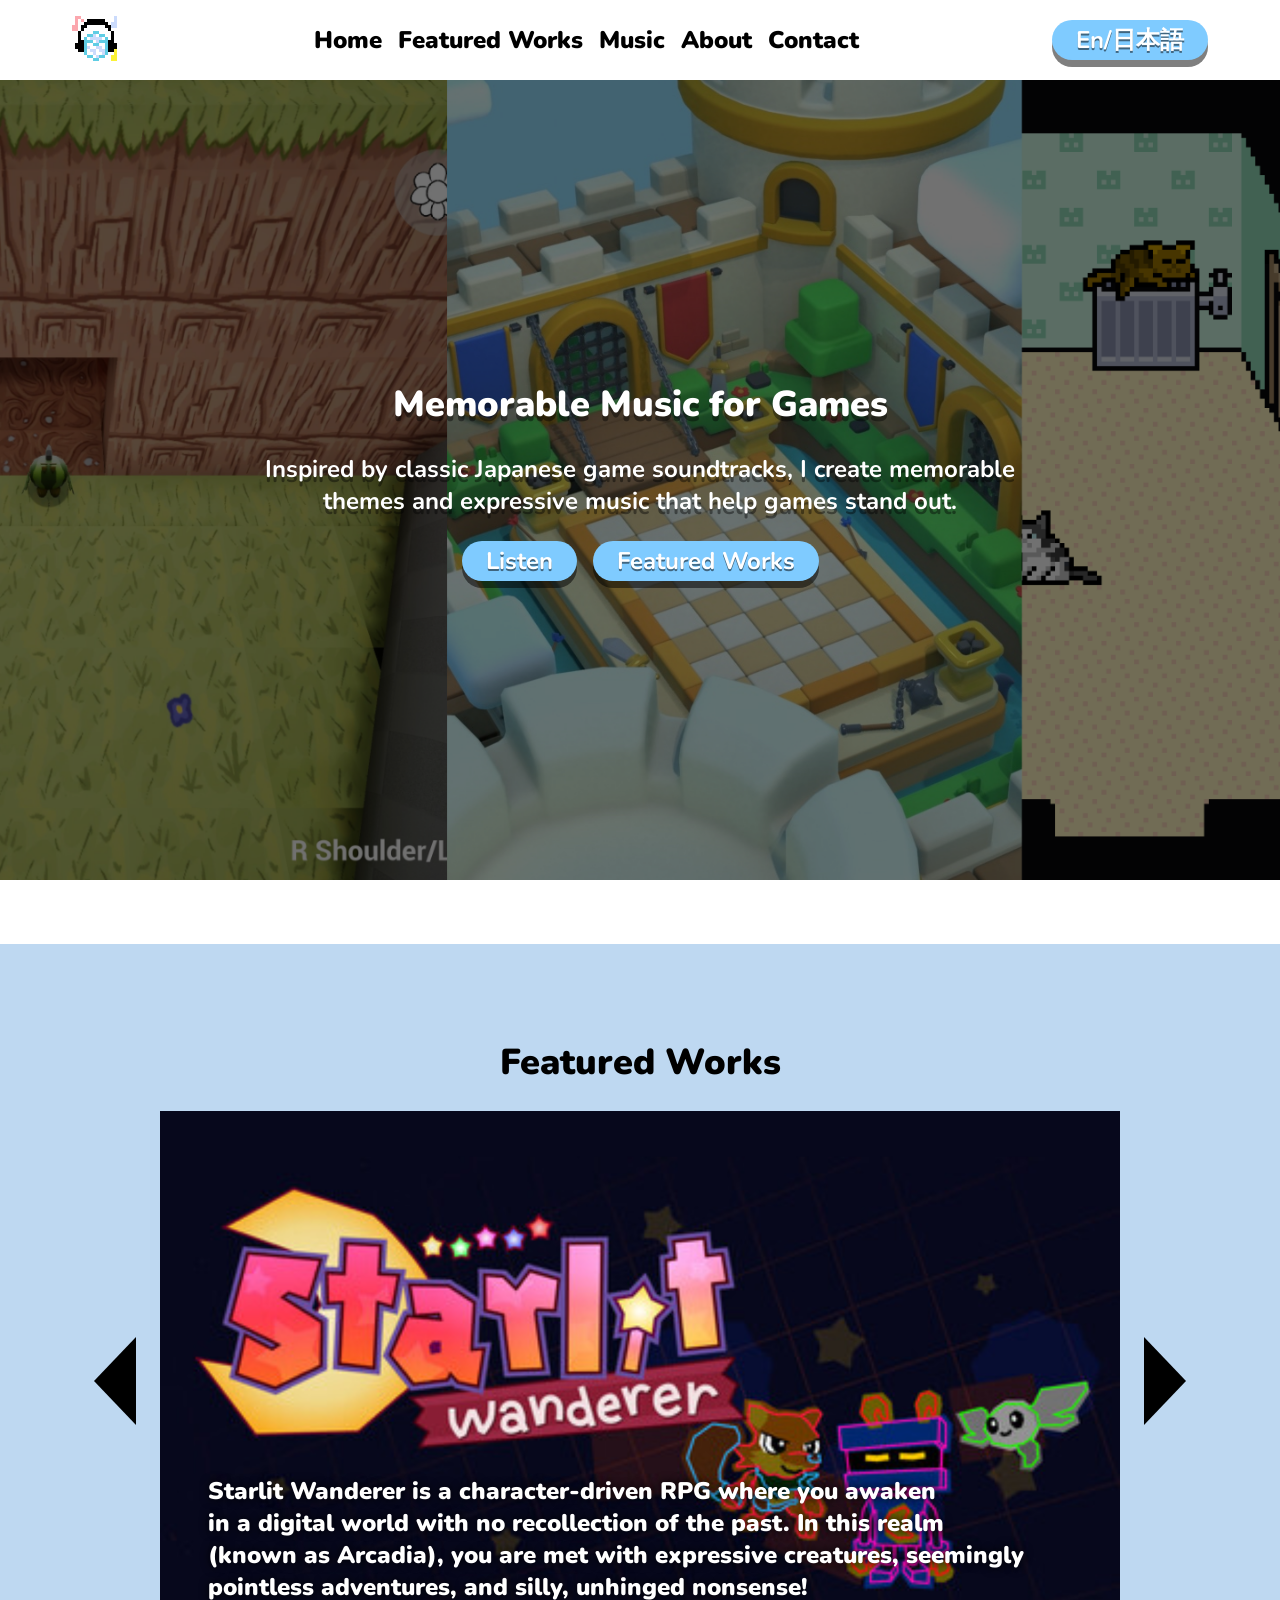
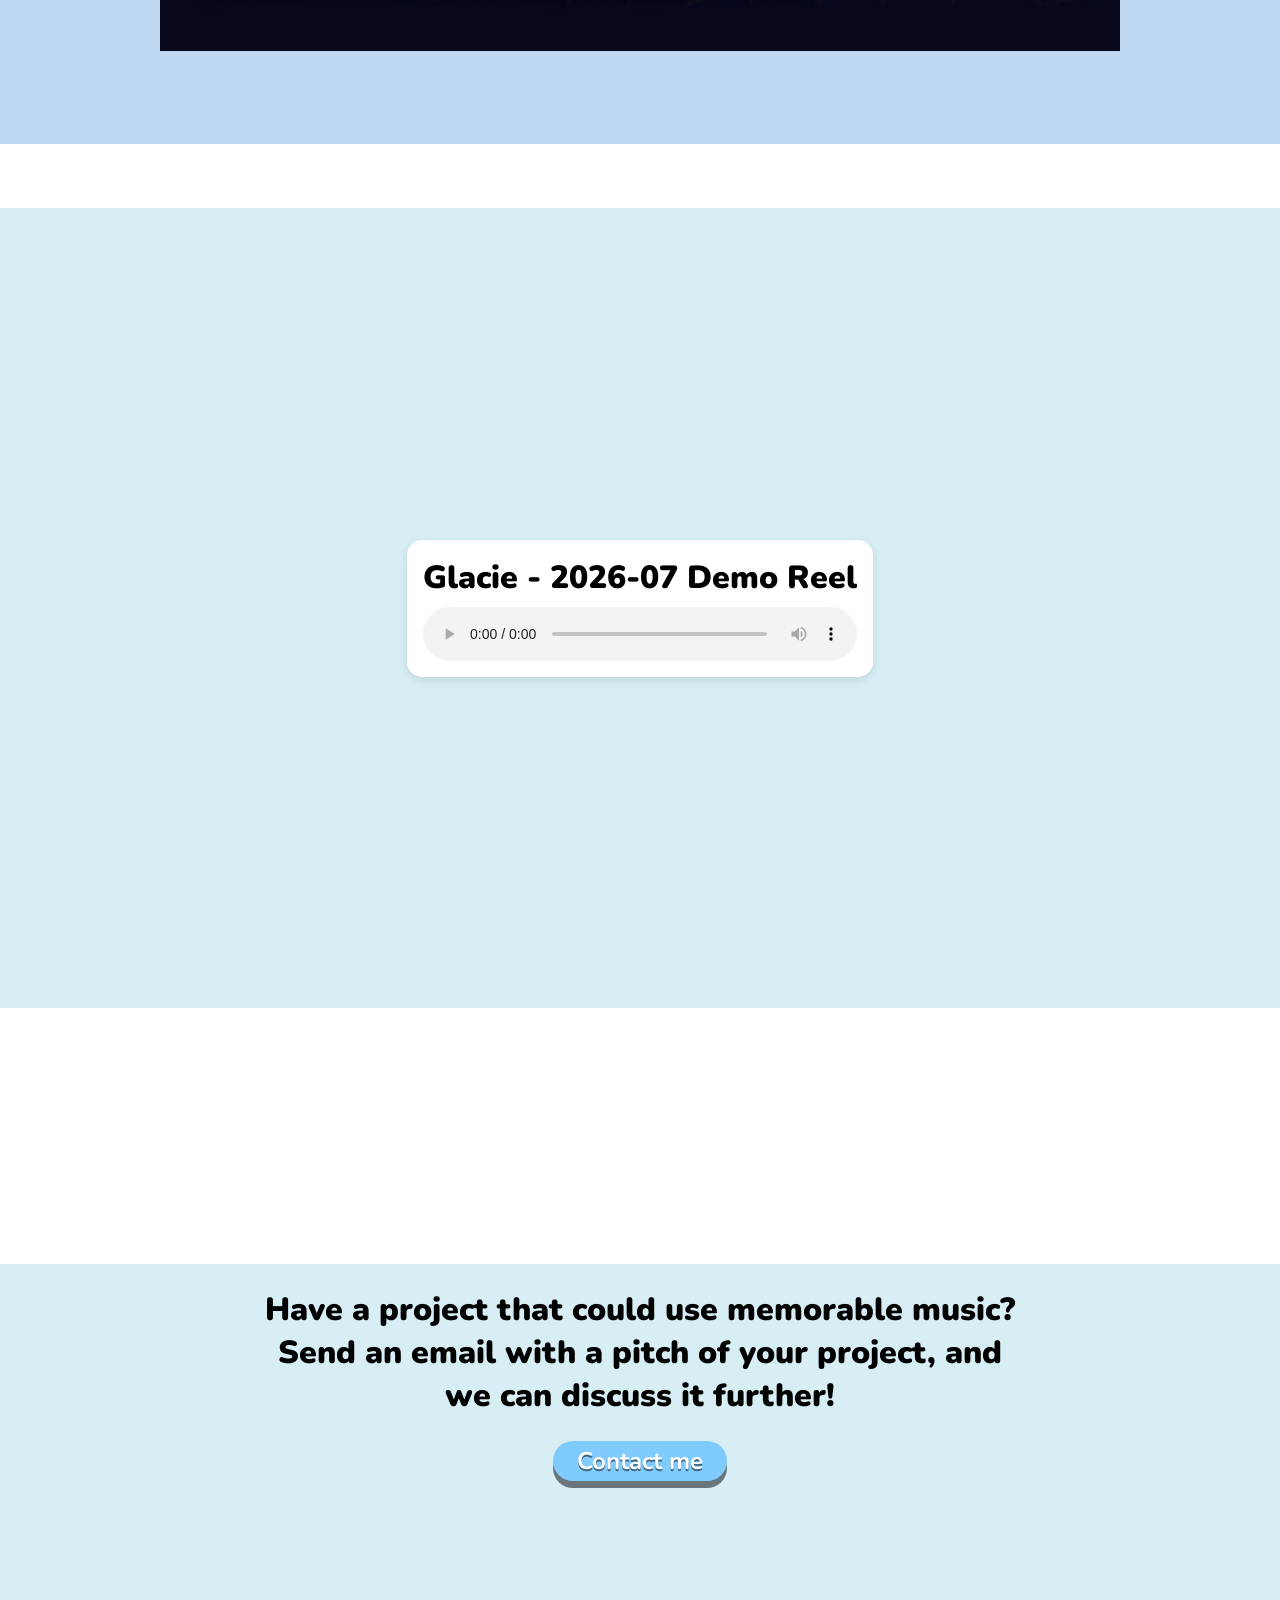
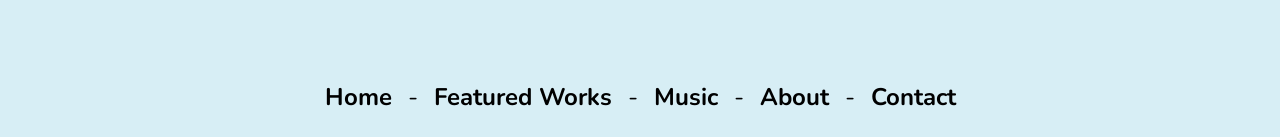
==== index.html @ 65cf6d2f "Update site with new site commissioned by gitlab@aragubas" ====
<!doctype html>
<html lang="en">
  <head>
    <meta charset="UTF-8" />
    <link rel="icon" type="image/svg+xml" href="/favicon.png" />
    <meta name="viewport" content="width=device-width, initial-scale=1.0" />
    <title>Glacieawn</title>
    <script type="module" crossorigin src="/assets/index-Bd_SY90t.js"></script>
    <link rel="stylesheet" crossorigin href="/assets/index-D5czUZe1.css">
  </head>
  <body>
    <!-- Main page header -->
    <header class="page">
      <img src="favicon.png" />
      <div class="header-link-collection">
        <a href="#hero" class="header-link">Home</a>
        <a href="#featured-works" class="header-link">Featured Works</a>
        <a href="#music" class="header-link">Music</a>
        <a href="" class="header-link">About</a>
        <a href="#contact" class="header-link">Contact</a>
      </div>
      <a class="button" href=""
        >En/
        <p style="font-family: 'NotoSansJP">日本語</p></a
      >
    </header>

    <!-- Hero -->
    <section id="hero" class="hero">
      <h1>Memorable Music for Games</h1>
      <p>
        Inspired by classic Japanese game soundtracks, I create memorable<br />themes
        and expressive music that help games stand out.
      </p>

      <div class="button-collection">
        <a href="#music" class="button">Listen</a>
        <a href="#featured-works" class="button">Featured Works</a>
      </div>
    </section>

    <br><br>

    <!-- Featured Works -->
    <section id="featured-works" class="featured-works">
      <h1>Featured Works</h1>

      <section class="carrousel">
        <img src="Arrow.svg" class="arrow-button rotate-180" />

        <!-- The box that contains the slideshow -->
        <div id="slideshow">
          <article class="slide">
            <span class="cover-image starlitwanderer">
              <p>
                Starlit Wanderer is a character-driven RPG where you awaken<br />in
                a digital world with no recollection of the past. In this
                realm<br />(known as Arcadia), you are met with expressive
                creatures, seemingly<br />pointless adventures, and silly,
                unhinged nonsense!
              </p>
            </span>
          </article>

          <article class="slide">
            <span class="cover-image tacticalmisfits">
              <p>
                Tactical Misfits is a mobile chess auto-battler inspired by
                <br />
                Clash Mini. Place units strategically on the board and
                <br />battle it out! (COMING SOON)
              </p>
            </span>
          </article>

          <article class="slide">
            <span class="cover-image melonesaga">
              <p>
                In a world of bugs and plants you follow Melone, a
                watermelon,<br />
                as he tries to clear a dungeon overrun by pests and <br />Fire
                Ants trying to steal the plants' sacred Gem. (EARLY ALPHA)
              </p>
            </span>
          </article>
        </div>

        <img src="Arrow.svg" class="arrow-button rotate" />
      </section>
    </section>

    <br><br>

    <!-- Demo files -->
    <section id="music" class="demofiles">
      <article>
        <header>
          <h1>Glacie - 2026-07 Demo Reel</h1>
        </header>
        <audio controls src="demo.wav"></audio>
    </section>

    <br><br><br><br>
    <br><br><br><br>



    <!-- Pitch section -->
    <section id="contact" class="pitch-section">
      <header>
        <h1>
          Have a project that could use memorable music?<br />Send an email with
          a pitch of your project, and<br />we can discuss it further!
        </h1>
      </header>

      <a href="mailto:glacieawn@gmail.com" class="button">Contact me</a>
      <br><br>
      <br><br>
    </section>


    <!-- Footer -->
    <footer class="page-footer">
      <div class="header-link-collection">
        <a href="#hero" class="header-link">Home</a>
        <span>-</span>
        <a href="#featured-works" class="header-link">Featured Works</a>
        <span>-</span>
        <a href="#music" class="header-link">Music</a>
        <span>-</span>
        <a href="" class="header-link">About</a>
        <span>-</span>
        <a href="#contact" class="header-link">Contact</a>
      </div>
    </footer>
  </body>
</html>
---- assets/index-D5czUZe1.css ----
@font-face{font-family:Nunito;src:url(/Nunito.ttf)}@font-face{font-family:NotoSansJP;src:url(/NotoSansJP-Bold.otf);font-weight:700}:root{--size-0:8px;--size-1:16px;--size-2:24px}body{flex-direction:column;margin:0;font-family:Nunito;font-size:1.5rem;display:flex}h1,h2,h3,p{margin:0}h1,h2,h3{font-weight:900}.button{padding:calc(var(--size-0) / 2) var(--size-2);color:#fff;text-shadow:0 2px #00000080;background-color:#7fcbff;border-radius:25px;justify-content:center;align-items:center;font-weight:700;text-decoration:none;display:flex;box-shadow:0 7px #00000080}header.page{padding:var(--size-1) calc(var(--size-2) * 3);background-color:#fff;justify-content:space-between;align-items:center;font-weight:bolder;display:flex}.header-link{color:#000;font-family:Nunito;font-weight:bolder;text-decoration:none}.header-link-collection{justify-content:center;align-items:center;gap:var(--size-1);display:flex}.hero{justify-content:center;align-items:center;gap:var(--size-2);text-align:center;color:#fff;text-shadow:0 5px #0006;background-image:url(/hero.png);background-position:50%;background-size:cover;flex-direction:column;min-height:800px;display:flex}.hero h1{font-weight:900}.hero p{font-weight:700}.hero .button-collection{gap:var(--size-1);display:flex}.featured-works{align-items:center;gap:var(--size-2);min-height:800px;padding:0px var(--size-2);background-color:#bed8f1;flex-direction:column;justify-content:center;display:flex}.carrousel{justify-content:center;align-items:center;gap:var(--size-2);max-width:960px;max-height:540px;display:flex}#slideshow{min-width:960px;min-height:540px;display:flex;overflow:hidden}#slideshow article{min-height:inherit;min-width:inherit;display:flex}.cover-image.starlitwanderer{background-image:url(/starlitwanderer.png)}.cover-image.melonesaga{background-image:url(/melonesaga.png)}.cover-image.tacticalmisfits{background-image:url(/tacticalmisfits.png)}.arrow-button{cursor:pointer;min-width:42px}.rotate-180{transform:rotate(180deg)}#slideshow article .cover-image{padding:calc(var(--size-2) * 2);color:#fff;text-shadow:0 0 10px #000;background-color:#000;background-position:50%;background-repeat:no-repeat;background-size:contain;align-items:end;width:100%;font-weight:900;display:flex}.demofiles{justify-content:center;align-items:center;gap:var(--size-2);background-color:#d7eef5;flex-direction:column;min-height:800px;display:flex}.demofiles header h1{font-size:2rem}.demofiles>article{justify-content:center;align-items:center;gap:var(--size-0);padding:var(--size-1);background:#fff;border-radius:15px;flex-direction:column;display:flex;box-shadow:0 3px 10px #0000001a}.demofiles>article>audio{width:100%}.pitch-section{justify-content:center;align-items:center;gap:var(--size-2);padding:var(--size-2) calc(var(--size-2) * 2);background-color:#d7eef5;flex-direction:column;display:flex}.pitch-section header h1{text-align:center;font-size:2rem}footer.page-footer{padding:var(--size-2);background-color:#d7eef5}

* {
	scroll-behavior: smooth;
}
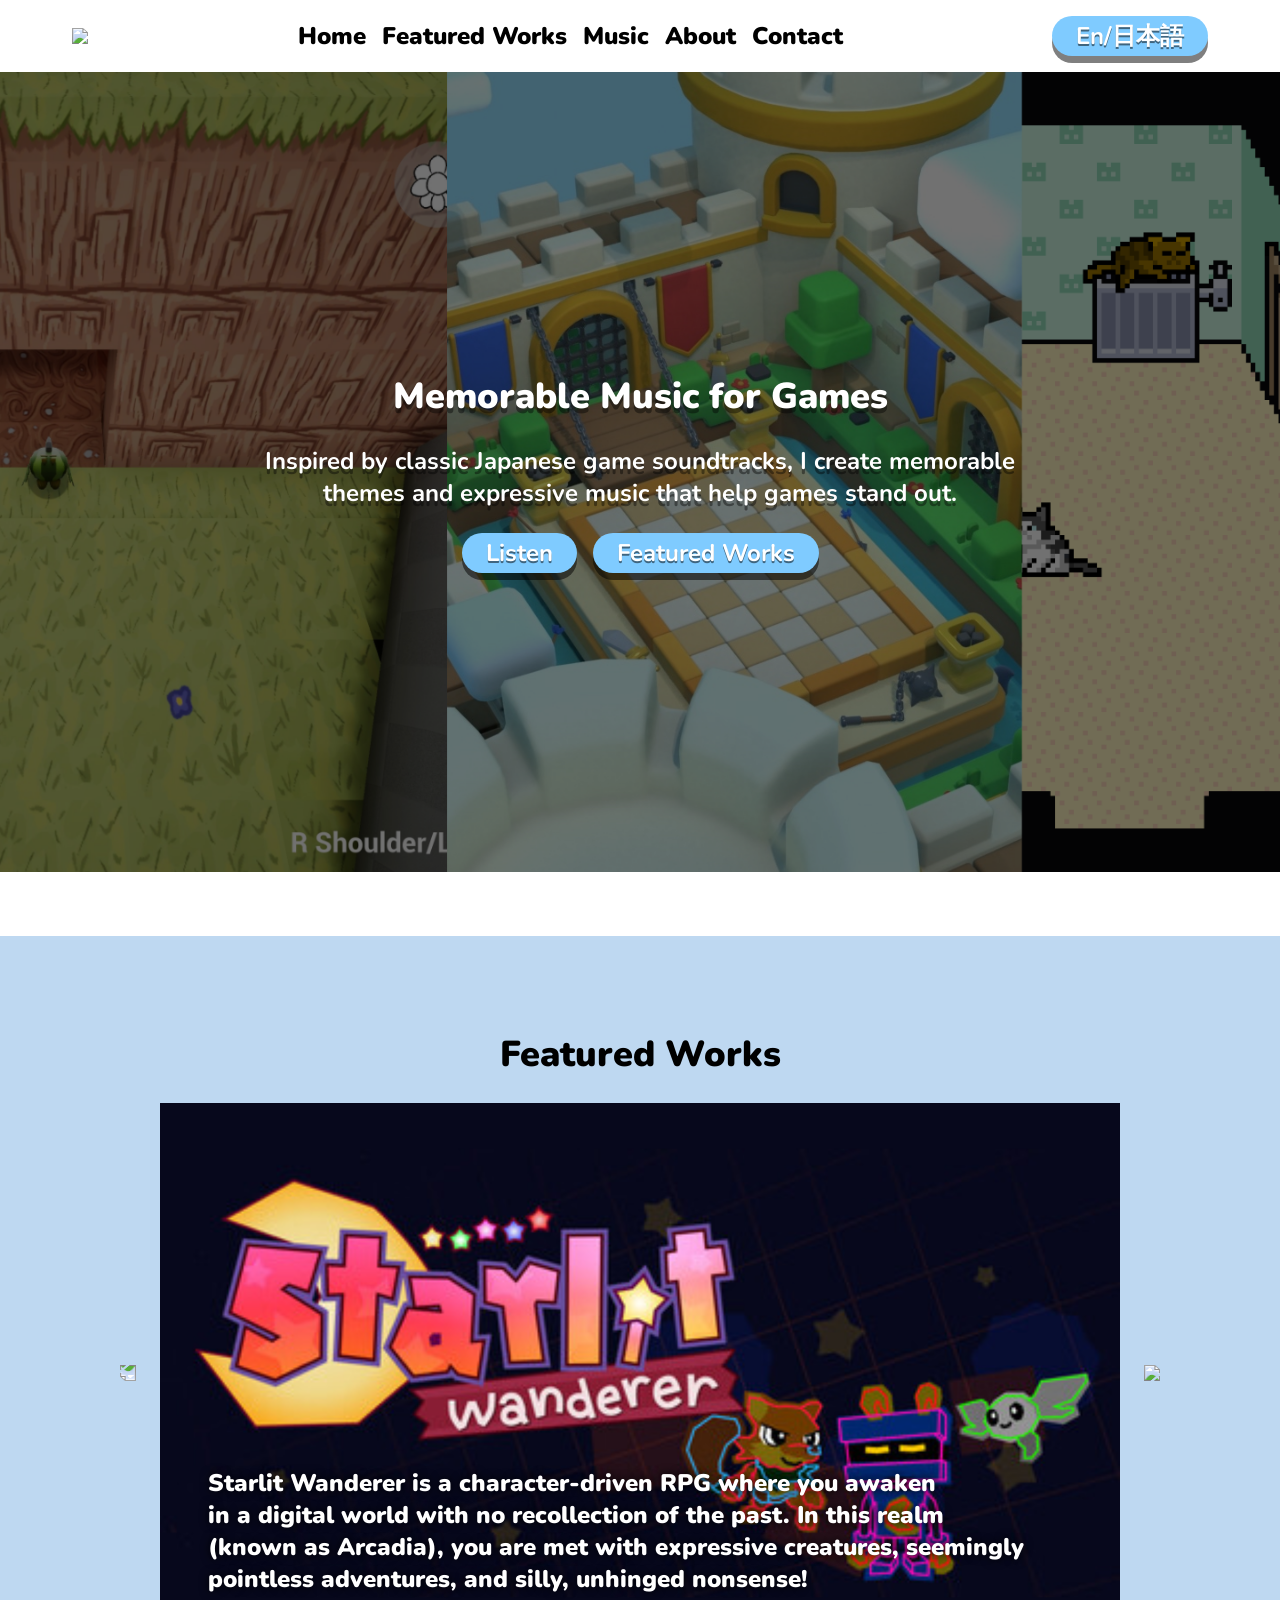
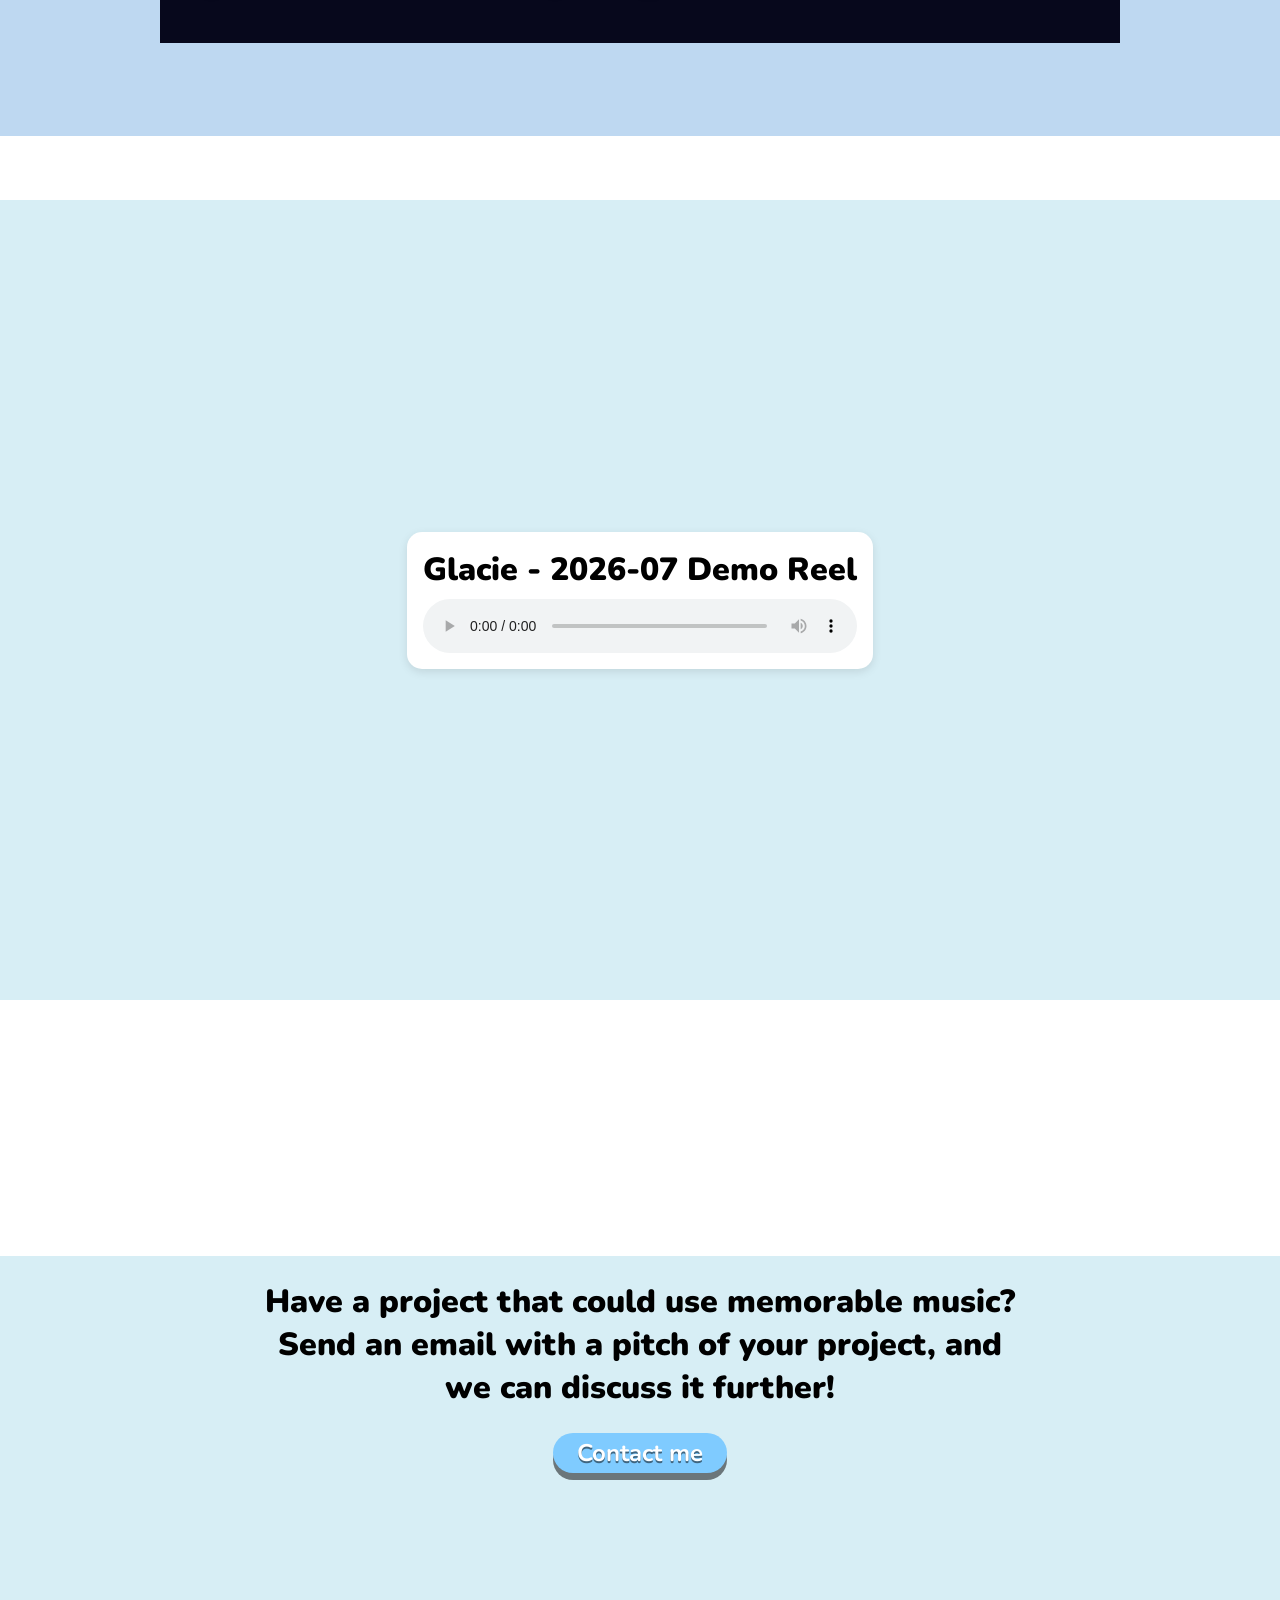
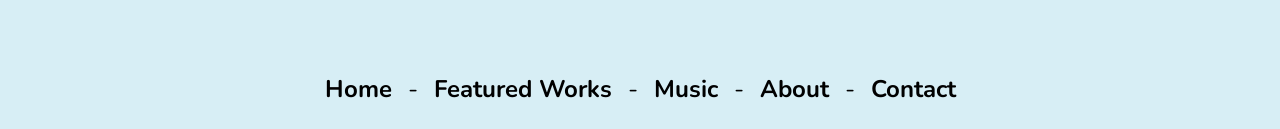
==== commit cd58b1ec: "Add index.html to root" ====
--- a/index.html
+++ b/index.html
@@ -1,138 +1,14 @@
-<!doctype html>
-<html lang="en">
-  <head>
-    <meta charset="UTF-8" />
-    <link rel="icon" type="image/svg+xml" href="/favicon.png" />
-    <meta name="viewport" content="width=device-width, initial-scale=1.0" />
-    <title>Glacieawn</title>
-    <script type="module" crossorigin src="/assets/index-Bd_SY90t.js"></script>
-    <link rel="stylesheet" crossorigin href="/assets/index-D5czUZe1.css">
-  </head>
-  <body>
-    <!-- Main page header -->
-    <header class="page">
-      <img src="favicon.png" />
-      <div class="header-link-collection">
-        <a href="#hero" class="header-link">Home</a>
-        <a href="#featured-works" class="header-link">Featured Works</a>
-        <a href="#music" class="header-link">Music</a>
-        <a href="" class="header-link">About</a>
-        <a href="#contact" class="header-link">Contact</a>
-      </div>
-      <a class="button" href=""
-        >En/
-        <p style="font-family: 'NotoSansJP">日本語</p></a
-      >
-    </header>
-
-    <!-- Hero -->
-    <section id="hero" class="hero">
-      <h1>Memorable Music for Games</h1>
-      <p>
-        Inspired by classic Japanese game soundtracks, I create memorable<br />themes
-        and expressive music that help games stand out.
-      </p>
-
-      <div class="button-collection">
-        <a href="#music" class="button">Listen</a>
-        <a href="#featured-works" class="button">Featured Works</a>
-      </div>
-    </section>
-
-    <br><br>
-
-    <!-- Featured Works -->
-    <section id="featured-works" class="featured-works">
-      <h1>Featured Works</h1>
-
-      <section class="carrousel">
-        <img src="Arrow.svg" class="arrow-button rotate-180" />
-
-        <!-- The box that contains the slideshow -->
-        <div id="slideshow">
-          <article class="slide">
-            <span class="cover-image starlitwanderer">
-              <p>
-                Starlit Wanderer is a character-driven RPG where you awaken<br />in
-                a digital world with no recollection of the past. In this
-                realm<br />(known as Arcadia), you are met with expressive
-                creatures, seemingly<br />pointless adventures, and silly,
-                unhinged nonsense!
-              </p>
-            </span>
-          </article>
-
-          <article class="slide">
-            <span class="cover-image tacticalmisfits">
-              <p>
-                Tactical Misfits is a mobile chess auto-battler inspired by
-                <br />
-                Clash Mini. Place units strategically on the board and
-                <br />battle it out! (COMING SOON)
-              </p>
-            </span>
-          </article>
-
-          <article class="slide">
-            <span class="cover-image melonesaga">
-              <p>
-                In a world of bugs and plants you follow Melone, a
-                watermelon,<br />
-                as he tries to clear a dungeon overrun by pests and <br />Fire
-                Ants trying to steal the plants' sacred Gem. (EARLY ALPHA)
-              </p>
-            </span>
-          </article>
-        </div>
-
-        <img src="Arrow.svg" class="arrow-button rotate" />
-      </section>
-    </section>
-
-    <br><br>
-
-    <!-- Demo files -->
-    <section id="music" class="demofiles">
-      <article>
-        <header>
-          <h1>Glacie - 2026-07 Demo Reel</h1>
-        </header>
-        <audio controls src="demo.wav"></audio>
-    </section>
-
-    <br><br><br><br>
-    <br><br><br><br>
-
-
-
-    <!-- Pitch section -->
-    <section id="contact" class="pitch-section">
-      <header>
-        <h1>
-          Have a project that could use memorable music?<br />Send an email with
-          a pitch of your project, and<br />we can discuss it further!
-        </h1>
-      </header>
-
-      <a href="mailto:glacieawn@gmail.com" class="button">Contact me</a>
-      <br><br>
-      <br><br>
-    </section>
-
-
-    <!-- Footer -->
-    <footer class="page-footer">
-      <div class="header-link-collection">
-        <a href="#hero" class="header-link">Home</a>
-        <span>-</span>
-        <a href="#featured-works" class="header-link">Featured Works</a>
-        <span>-</span>
-        <a href="#music" class="header-link">Music</a>
-        <span>-</span>
-        <a href="" class="header-link">About</a>
-        <span>-</span>
-        <a href="#contact" class="header-link">Contact</a>
-      </div>
-    </footer>
-  </body>
-</html>
+<!DOCTYPE html>
+<html>
+<head>
+    <meta charset="UTF-8">
+    <meta http-equiv="refresh" content="0; url=home/">
+    <title>Redirecting...</title>
+	<link href="https://fonts.googleapis.com/css2?family=Nunito:wght@700;800;900&display=swap" rel="stylesheet">
+    <link rel="stylesheet" href="style.css">
+    <link rel="icon" type="image/x-icon" href="res/images/favicon.ico">
+</head>
+<body>
+    <p>If you are not redirected automatically, follow this <a href="home/">link to the home page</a>.</p>
+</body>
+</html>
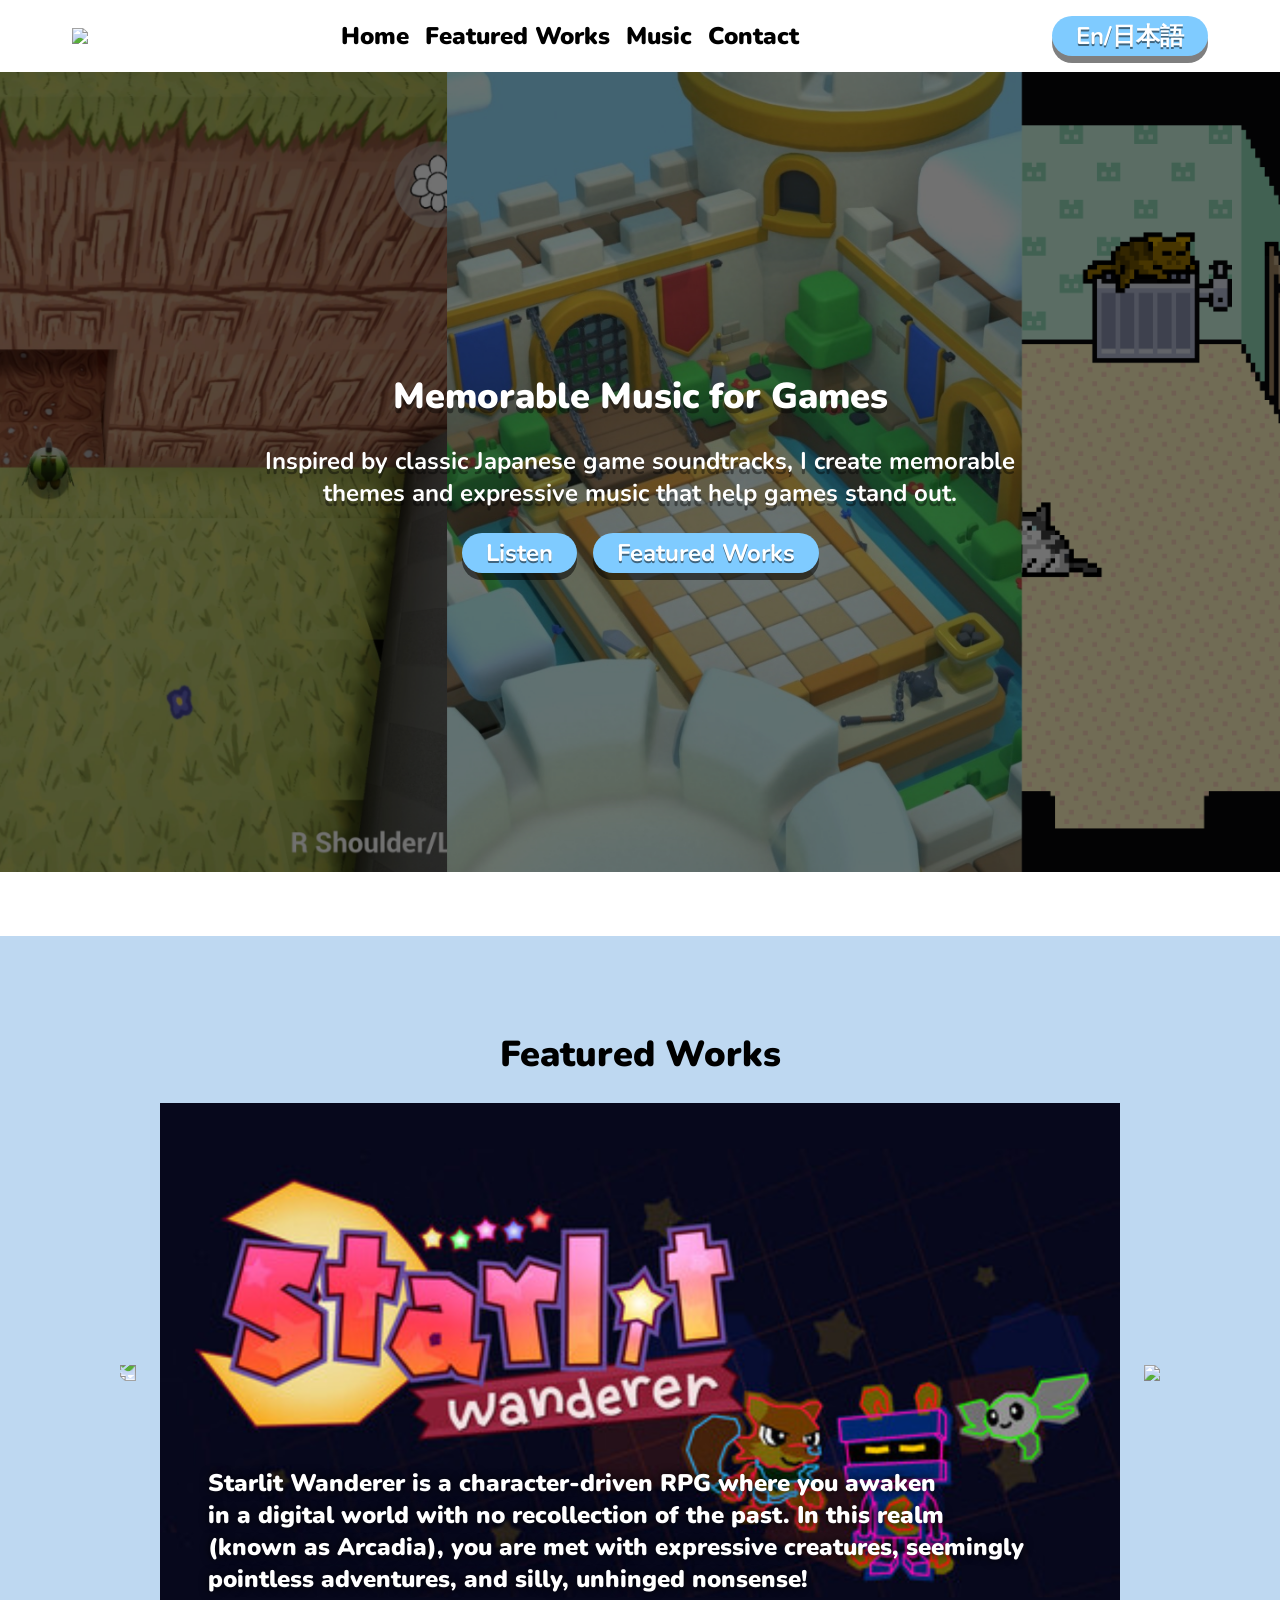
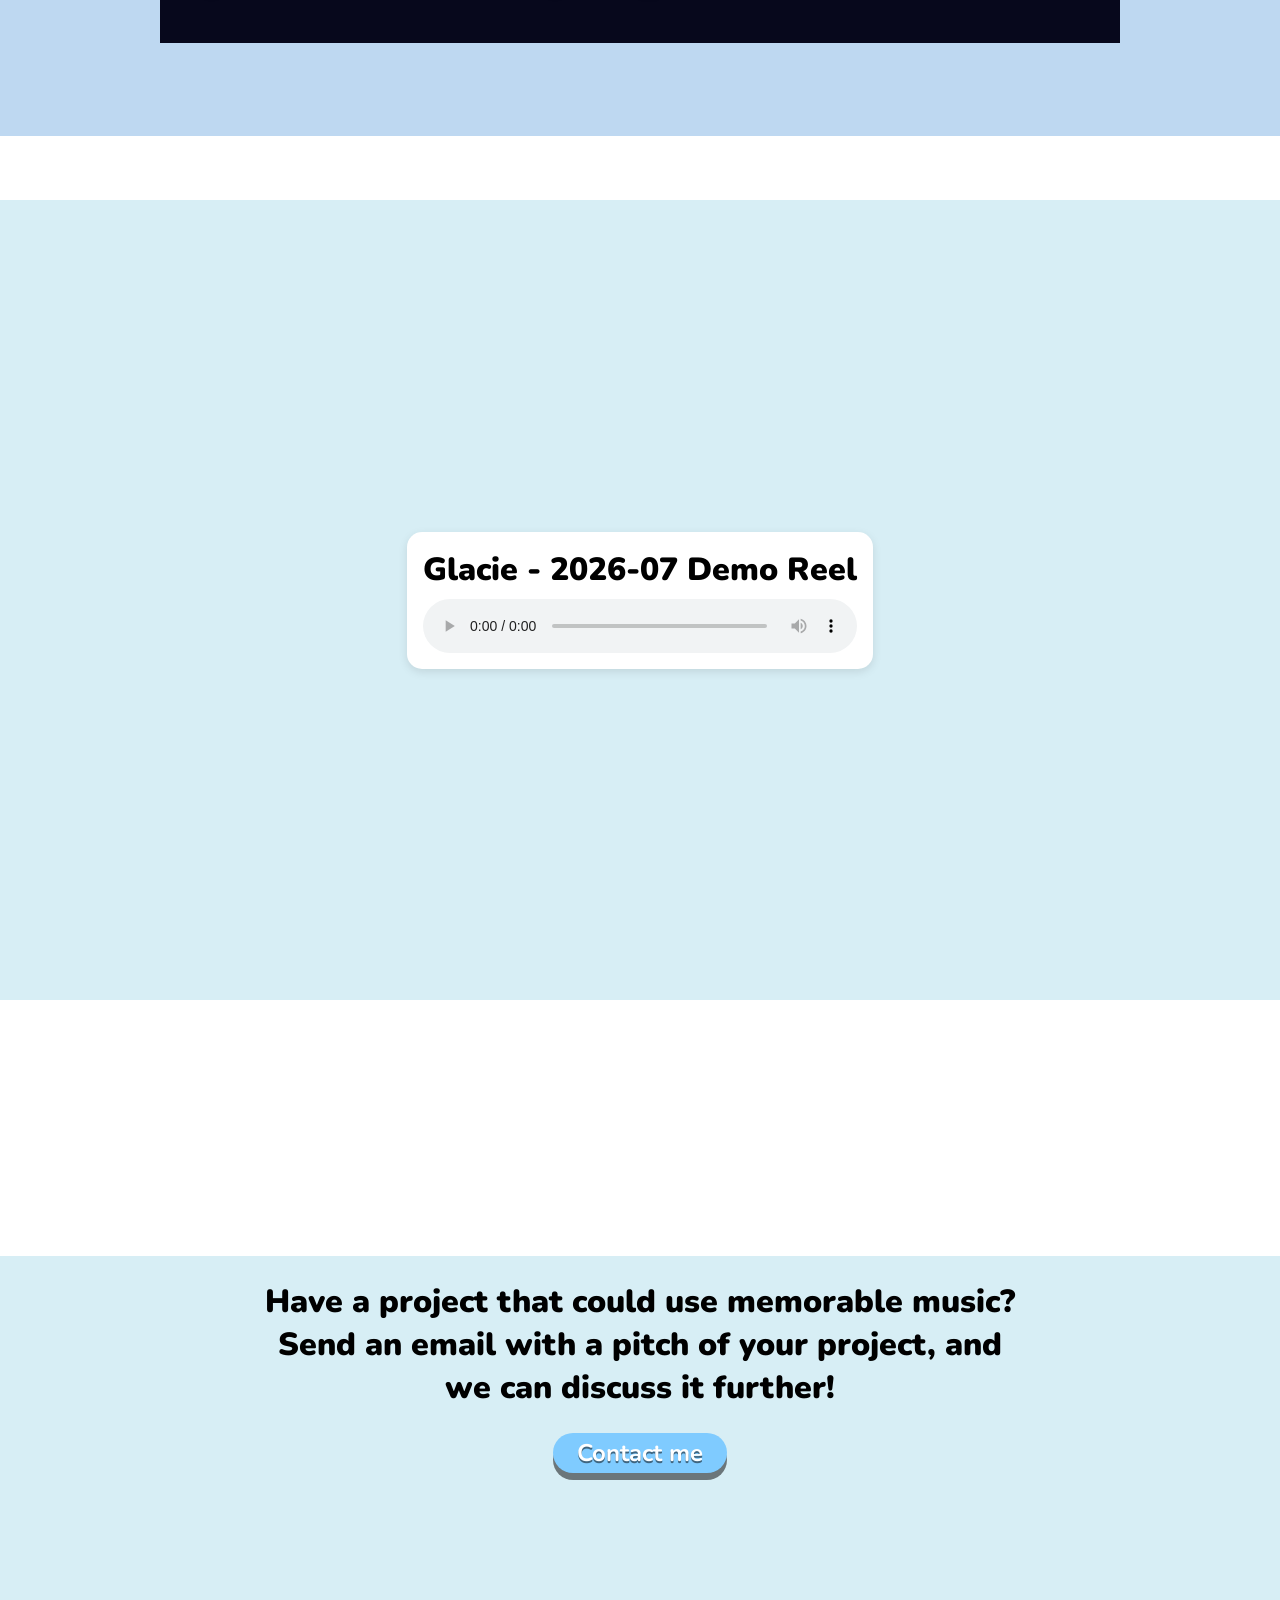
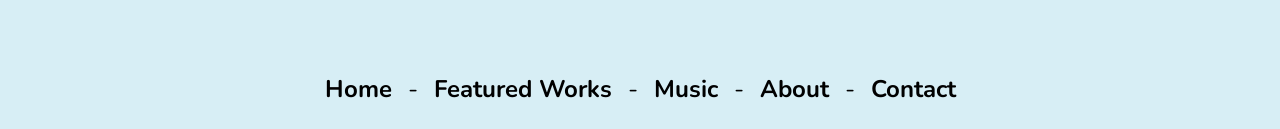
==== commit 2fd8f08e: "Added Japanese Translation and Fix Paths" ====
--- a/index.html
+++ b/index.html
@@ -2,13 +2,13 @@
 <html>
 <head>
     <meta charset="UTF-8">
-    <meta http-equiv="refresh" content="0; url=home/">
+    <meta http-equiv="refresh" content="0; url=home/en">
     <title>Redirecting...</title>
 	<link href="https://fonts.googleapis.com/css2?family=Nunito:wght@700;800;900&display=swap" rel="stylesheet">
     <link rel="stylesheet" href="style.css">
     <link rel="icon" type="image/x-icon" href="res/images/favicon.ico">
 </head>
 <body>
-    <p>If you are not redirected automatically, follow this <a href="home/">link to the home page</a>.</p>
+    <p>If you are not redirected automatically, follow this <a href="home/en">link to the home page</a>.</p>
 </body>
 </html>
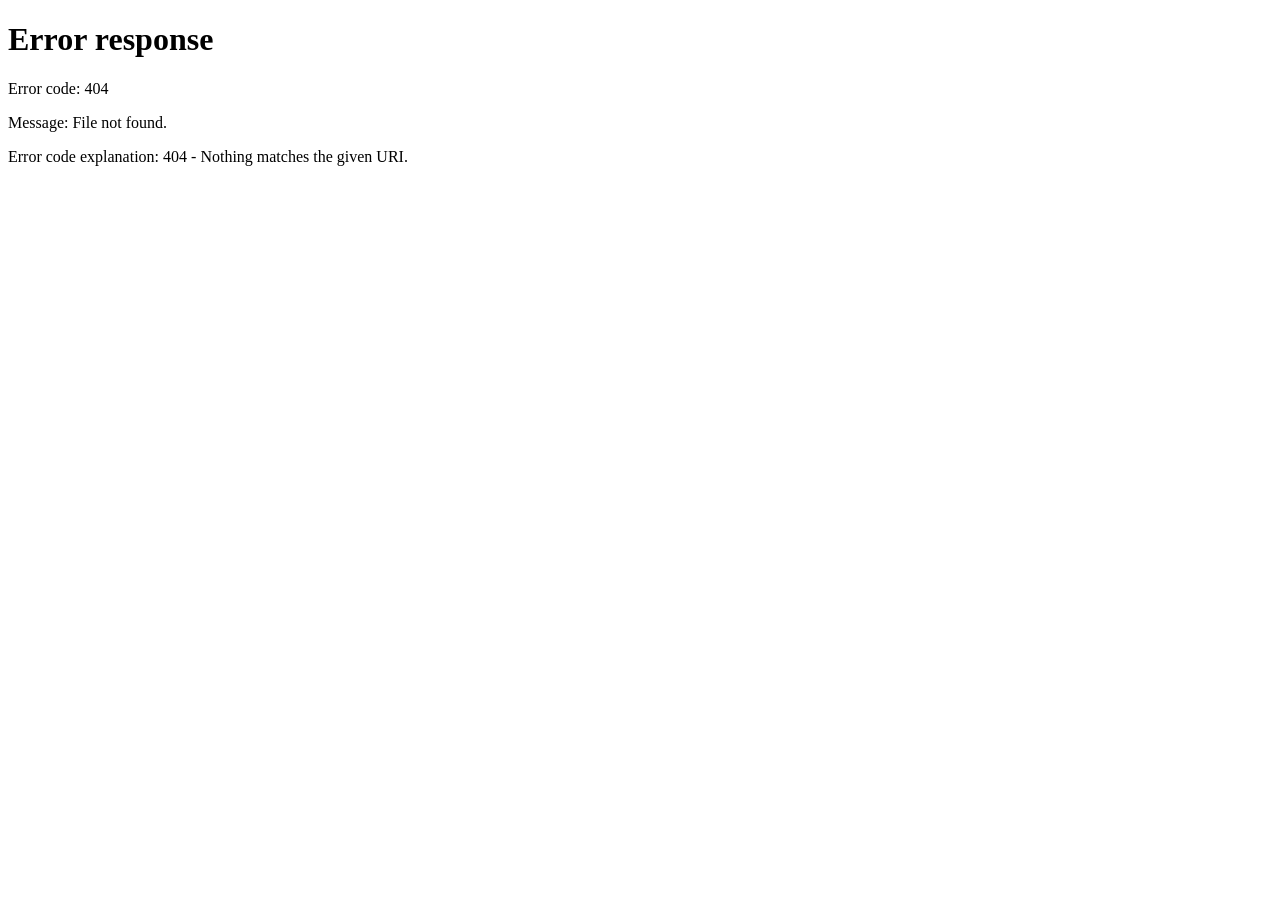
==== commit a75a0121: "Refactor index.html and temporarily redirect site to unavailable" ====
--- a/index.html
+++ b/index.html
@@ -2,7 +2,7 @@
 <html>
 <head>
     <meta charset="UTF-8">
-    <meta http-equiv="refresh" content="0; url=home/en">
+    <meta http-equiv="refresh" content="0; url=404.html">
     <title>Redirecting...</title>
 	<link href="https://fonts.googleapis.com/css2?family=Nunito:wght@700;800;900&display=swap" rel="stylesheet">
     <link rel="stylesheet" href="style.css">
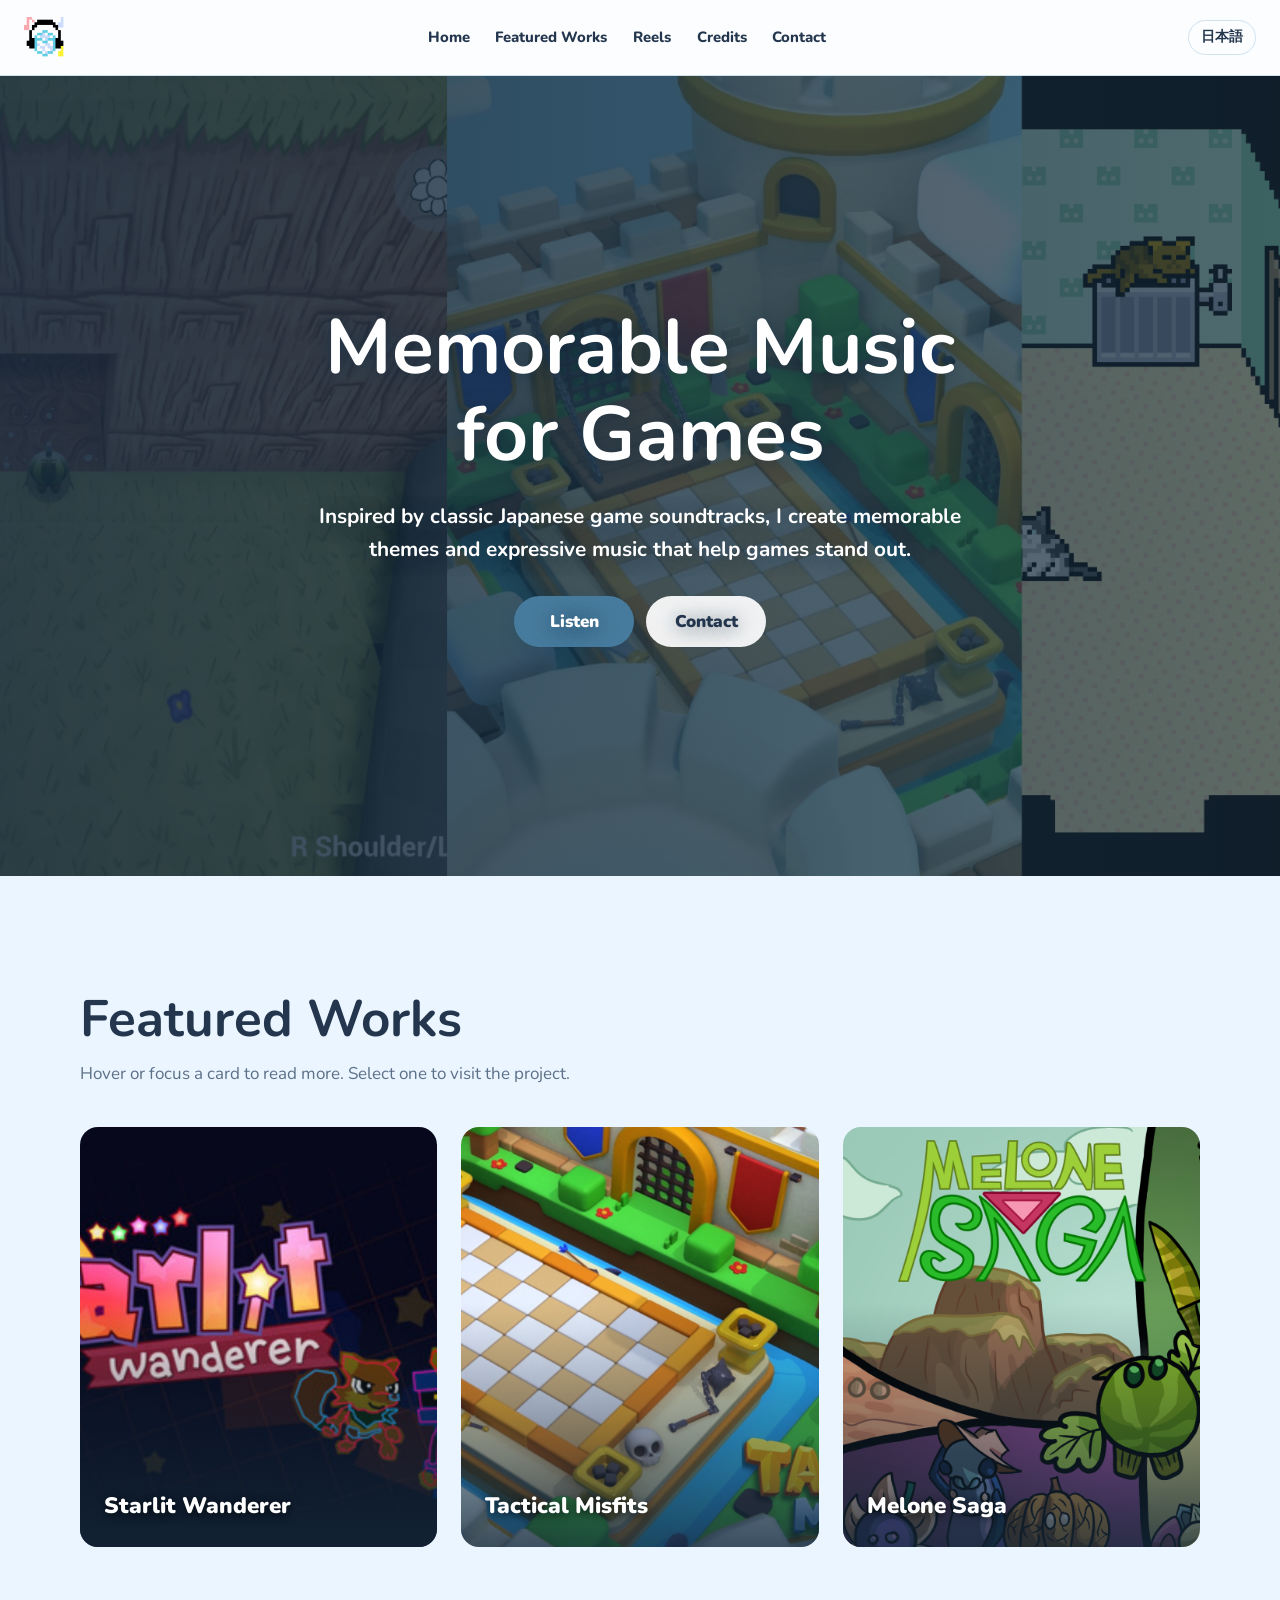
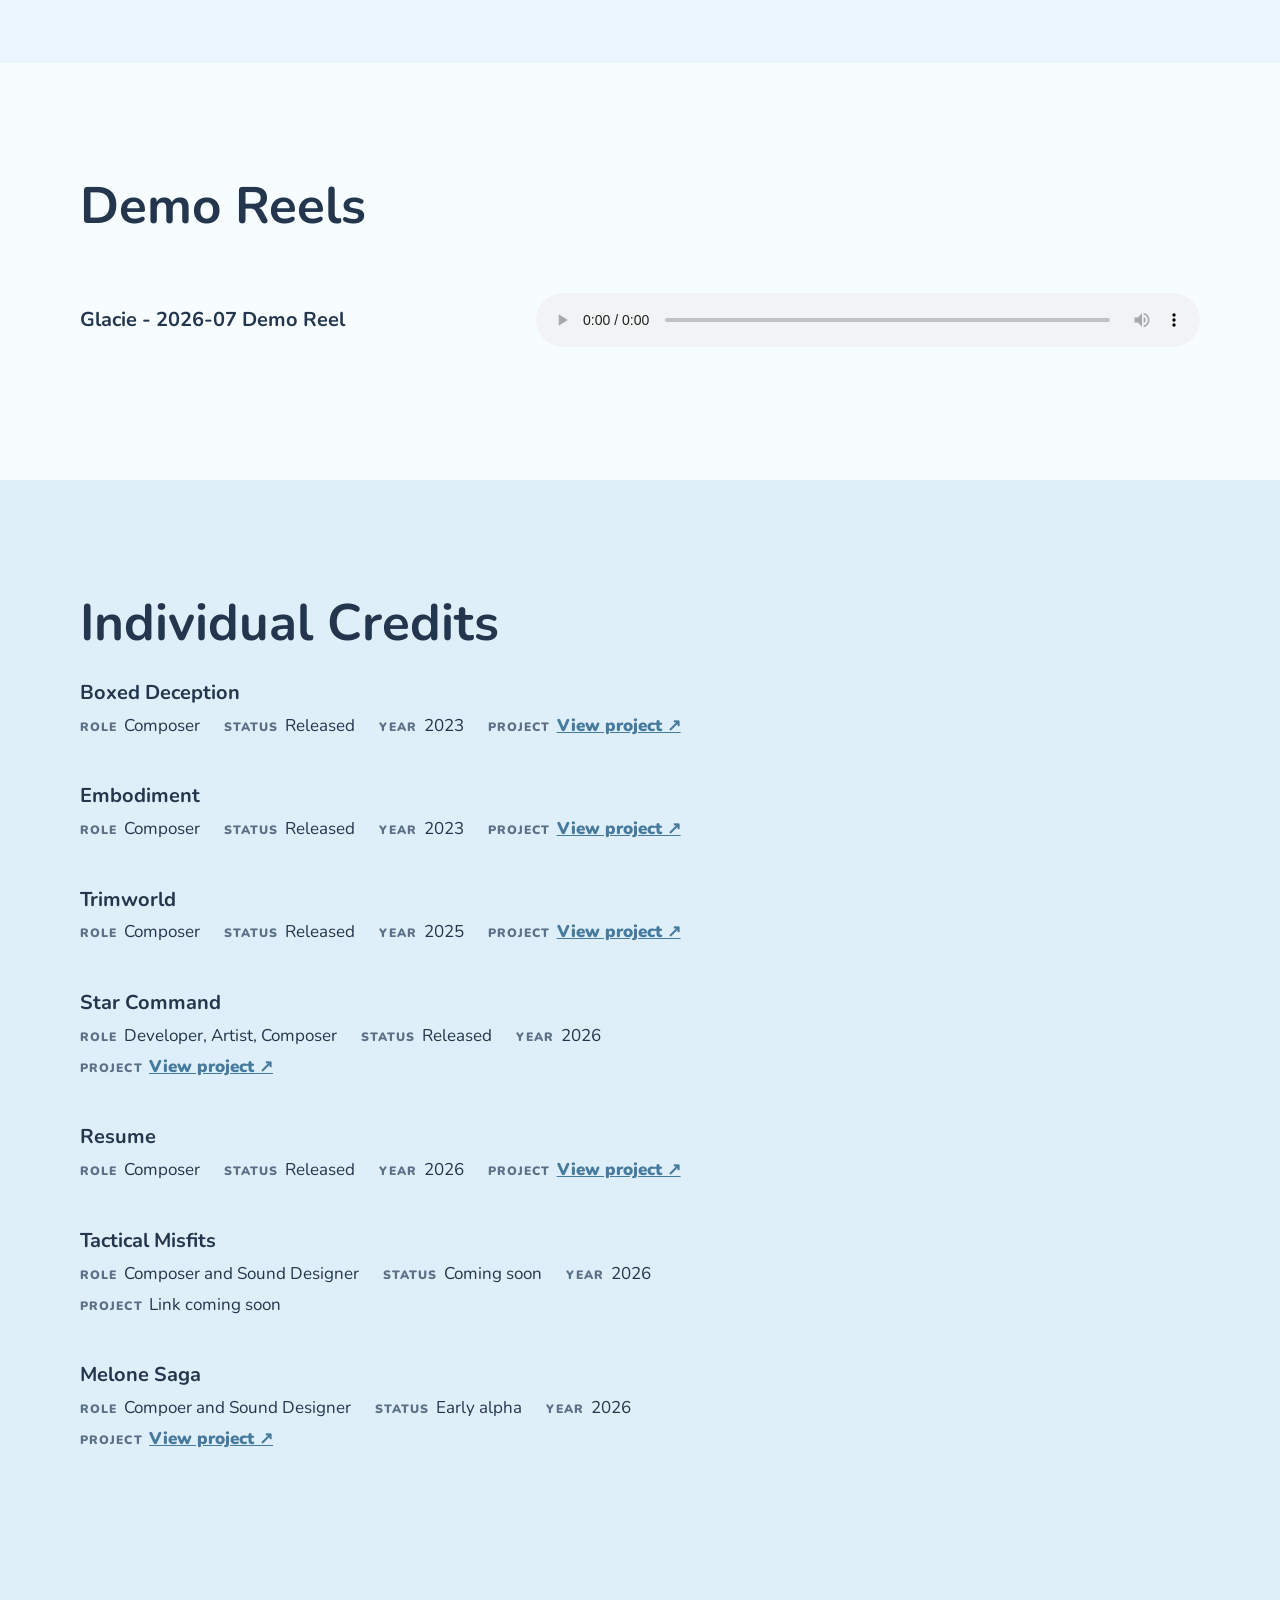
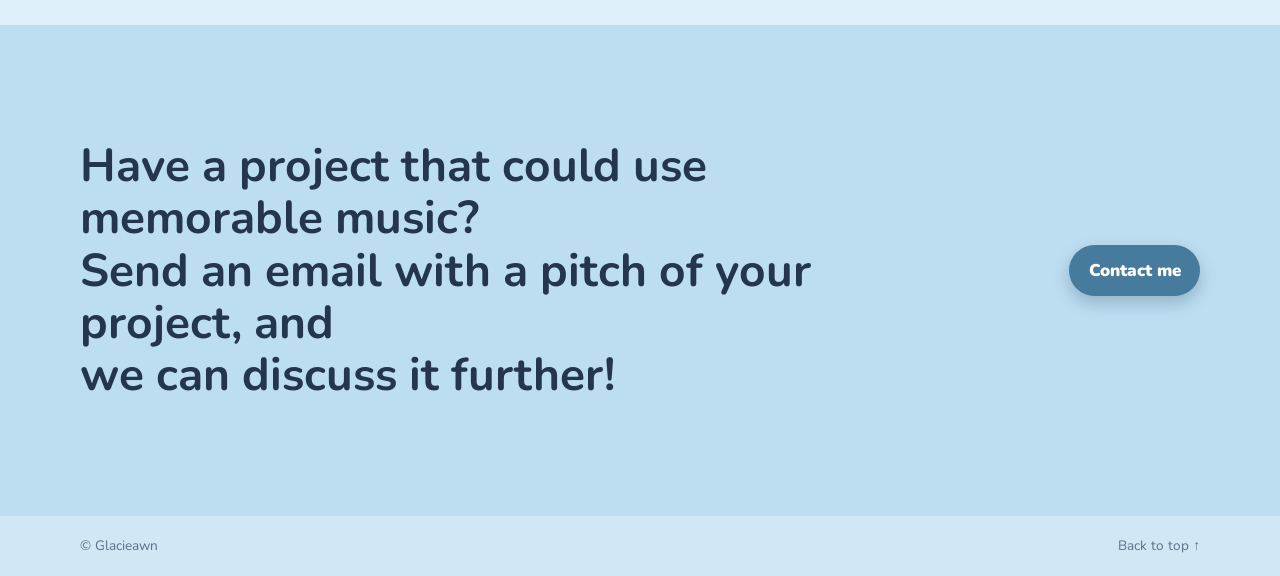
==== commit fb49fe0e: "Update credits list" ====
--- a/index.html
+++ b/index.html
@@ -2,7 +2,7 @@
 <html>
 <head>
     <meta charset="UTF-8">
-    <meta http-equiv="refresh" content="0; url=404.html">
+    <meta http-equiv="refresh" content="0; url=/home/en">
     <title>Redirecting...</title>
 	<link href="https://fonts.googleapis.com/css2?family=Nunito:wght@700;800;900&display=swap" rel="stylesheet">
     <link rel="stylesheet" href="style.css">
